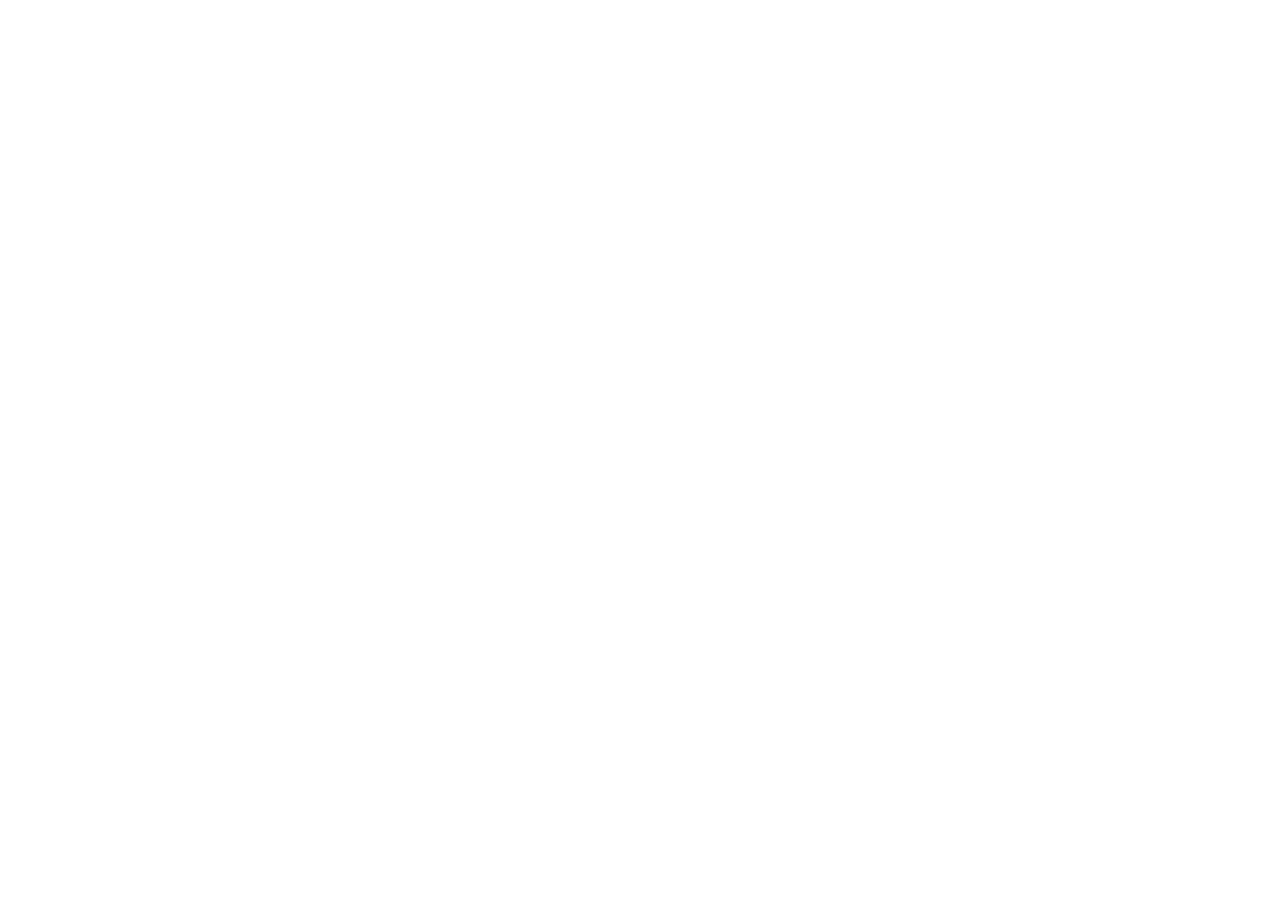
==== lib/index.html @ a5e7875f "Build initial sign-up form HTML structure" ====
<!DOCTYPE html>
<html lang="en">
<head>
  <meta charset="UTF-8">
  <meta http-equiv="X-UA-Compatible" content="IE=edge">
  <meta name="viewport" content="width=device-width, initial-scale=1.0">
  <title>Odin Sign up Form</title>
  <link rel="stylesheet" href="style.css">
</head>
<body>
  
</body>
</html>
---- lib/style.css ----
:root {
  --base-font-size: 16px;
  font-size: var(--base-font-size);
}


* {
  margin: 0;
  padding: 0;
}

ul, ol {
  list-style: none;
}
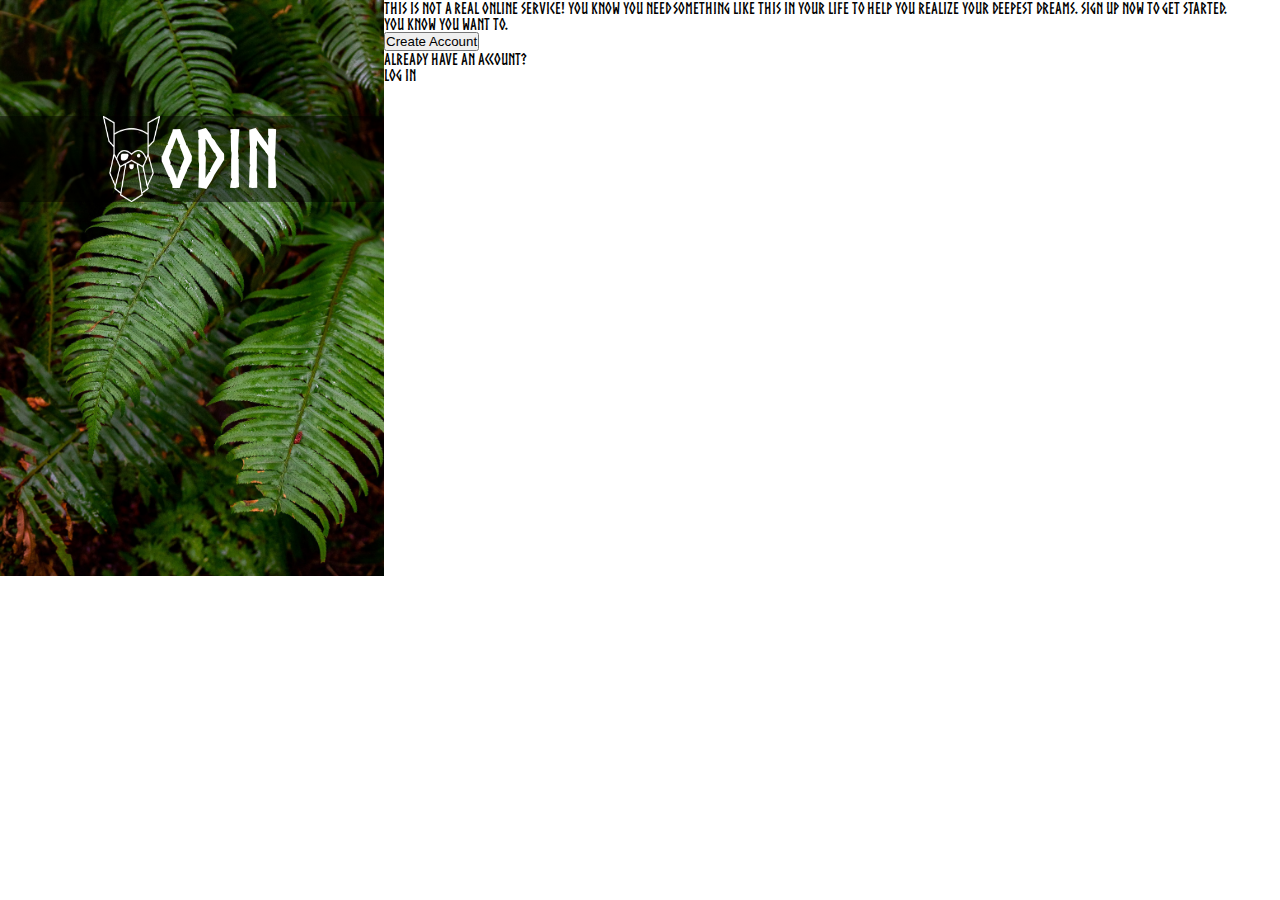
==== commit 94a4c930: "Design left side of the site" ====
--- a/lib/index.html
+++ b/lib/index.html
@@ -5,9 +5,42 @@
   <meta http-equiv="X-UA-Compatible" content="IE=edge">
   <meta name="viewport" content="width=device-width, initial-scale=1.0">
   <title>Odin Sign up Form</title>
-  <link rel="stylesheet" href="style.css">
+  <link rel="stylesheet" href="../lib/style.css">
 </head>
 <body>
-  
+  <div class="container">
+    <div class="left-side">
+      <div class="background-image">
+        <img class="leaf-image" src="../lib/img/halie-west-25xggax4bSA-unsplash.jpg" alt="halie-west-leaf">
+      </div>
+      <div class="leaf-overlay">
+        <img class="logo" src="../lib/img/odin-lined.png" alt="odin-logo">
+        <h1 class="title">ODIN</h1>
+      </div>
+    </div>
+
+    <div class="right-side">
+      <div class="description">
+        <p>
+          This is not a real online service! You know you need something like this in your life to help you realize your deepest dreams. Sign up now to get started.
+        </p>
+        <p>
+          You know you want to.
+        </p>      
+      </div>
+
+      <!-- <form action="">
+
+      </form> -->
+
+      <div class="bottom-right">
+        <button>Create Account</button>
+        <div class="login">
+          <p>Already have an account?</p>
+          <a href="">Log in</a>
+        </div>
+      </div>
+    </div>
+  </div>
 </body>
 </html>--- a/lib/style.css
+++ b/lib/style.css
@@ -1,14 +1,76 @@
+@font-face {
+  font-family: 'Norse-Bold';
+  src: url('../lib/Norse-Bold.otf');
+}
+
 :root {
   --base-font-size: 16px;
+  --default-font: 'Norse-Bold';
+  --create-acc-button-color: #596D48;
+  --form-input-color: #e5e7eb;
   font-size: var(--base-font-size);
+  font-family: var(--default-font);
 }
-
 
 * {
   margin: 0;
   padding: 0;
+  box-sizing: border-box;
+}
+
+.container {
+  display: flex;
+  width: 100%;
+  height: 100%;
 }
 
 ul, ol {
   list-style: none;
+}
+
+a { 
+  text-decoration: none;
+  color: inherit;
+}
+
+a:hover {
+  text-decoration: underline;
+}
+
+/* Left Portion of Sign-up Form */
+.left-side {
+  position: relative;
+  flex: 3;
+}
+
+.background-image, .leaf-image {
+  width: 100%;
+  min-height: 100%;
+}
+
+.leaf-overlay {
+  display: flex;
+  position: absolute;
+  top: 20%;
+  height: 15%;
+  width: 100%;
+  background-color: rgba(0, 0, 0, 0.45);
+  color: white;
+  align-items: center;
+  justify-content: center;
+}
+
+.logo {
+  height: 100%;
+  width: 15%;
+}
+
+.title {
+  font-size: 5rem;
+  font-weight: 900;
+}
+
+/* Right Portion of Sign up Form */
+.right-side {
+  flex: 7;
 }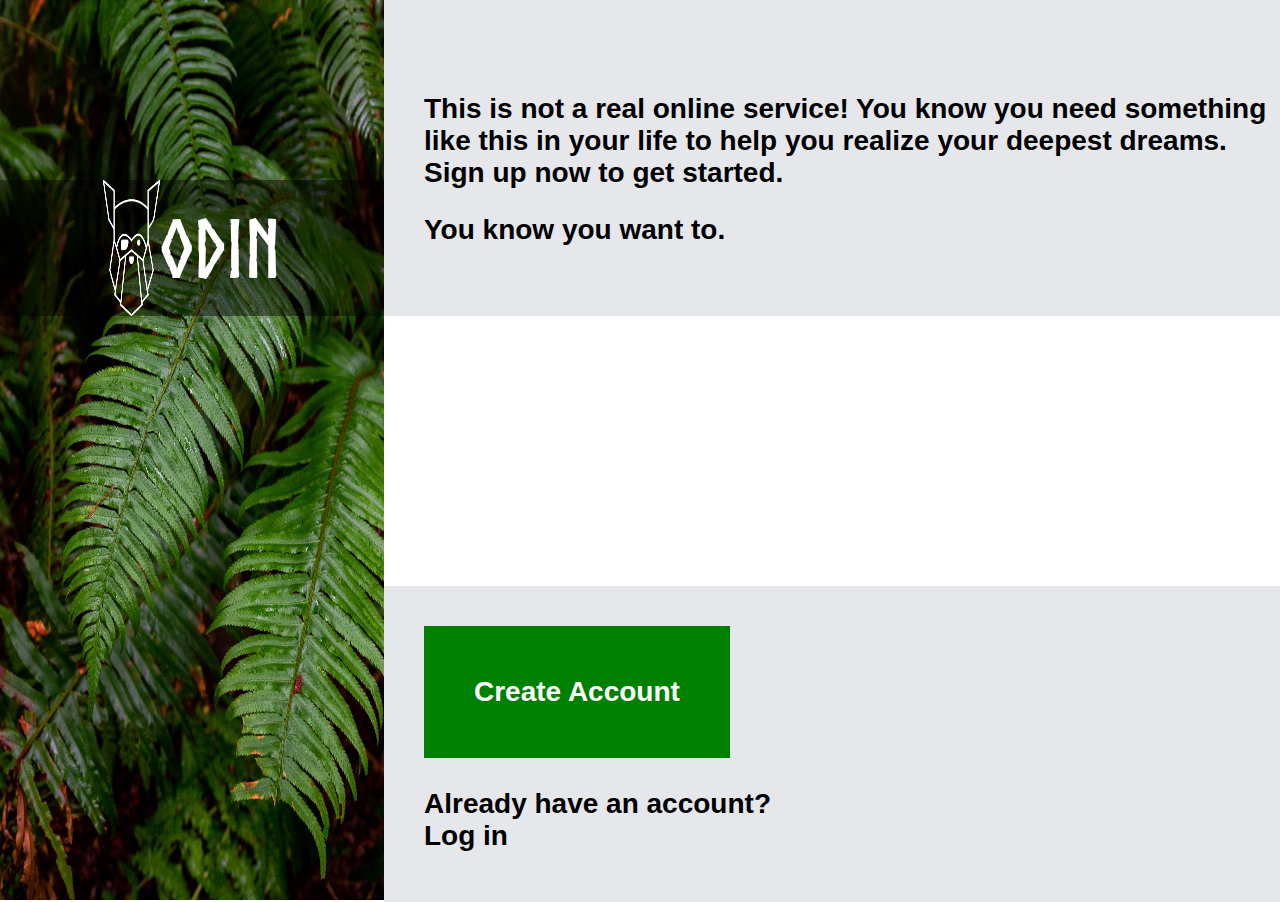
==== commit 711648b5: "Add basic design for right side of form" ====
--- a/lib/index.html
+++ b/lib/index.html
@@ -28,13 +28,15 @@
           You know you want to.
         </p>      
       </div>
+      <div class="form-container">
+        <form action="">
 
-      <!-- <form action="">
-
-      </form> -->
-
-      <div class="bottom-right">
-        <button>Create Account</button>
+        </form>
+      </div>
+      <div class="submit-container">
+        <div class="button-container">
+          <button class="button">Create Account</button>
+        </div>
         <div class="login">
           <p>Already have an account?</p>
           <a href="">Log in</a>
--- a/lib/style.css
+++ b/lib/style.css
@@ -20,8 +20,7 @@
 
 .container {
   display: flex;
-  width: 100%;
-  height: 100%;
+  min-height: 100vh;
 }
 
 ul, ol {
@@ -40,12 +39,13 @@
 /* Left Portion of Sign-up Form */
 .left-side {
   position: relative;
+  min-height: 100vh;
   flex: 3;
 }
 
 .background-image, .leaf-image {
   width: 100%;
-  min-height: 100%;
+  min-height: 100vh;
 }
 
 .leaf-overlay {
@@ -72,5 +72,49 @@
 
 /* Right Portion of Sign up Form */
 .right-side {
+  display: flex;
+  flex-direction: column;
   flex: 7;
+  font-family: Arial, Helvetica, sans-serif;
+  font-weight: 700;
+  font-size: 1.75rem;
+  background: var(--form-input-color);
+  min-height: 100vh;
+}
+
+.description {
+  display: flex;
+  flex-flow: column;
+  height: 35%;
+  gap: 25px;
+  padding-left: 40px;
+  padding-bottom: 70px;
+  justify-content: end;
+  align-items: start;
+}
+
+.form-container {
+  height: 30%;
+  padding-left: 40px;
+  background-color: white;
+}
+
+.submit-container {
+  display: flex;
+  flex-flow: column;
+  gap: 30px;
+  height: 35%;
+  padding-left: 40px;
+  padding-top: 40px;
+}
+
+.button {
+  background: none;
+  border: none;
+  padding: 50px;
+  margin: 0;
+  font: inherit;
+  background-color: green;
+  color: white;
+  cursor: pointer;
 }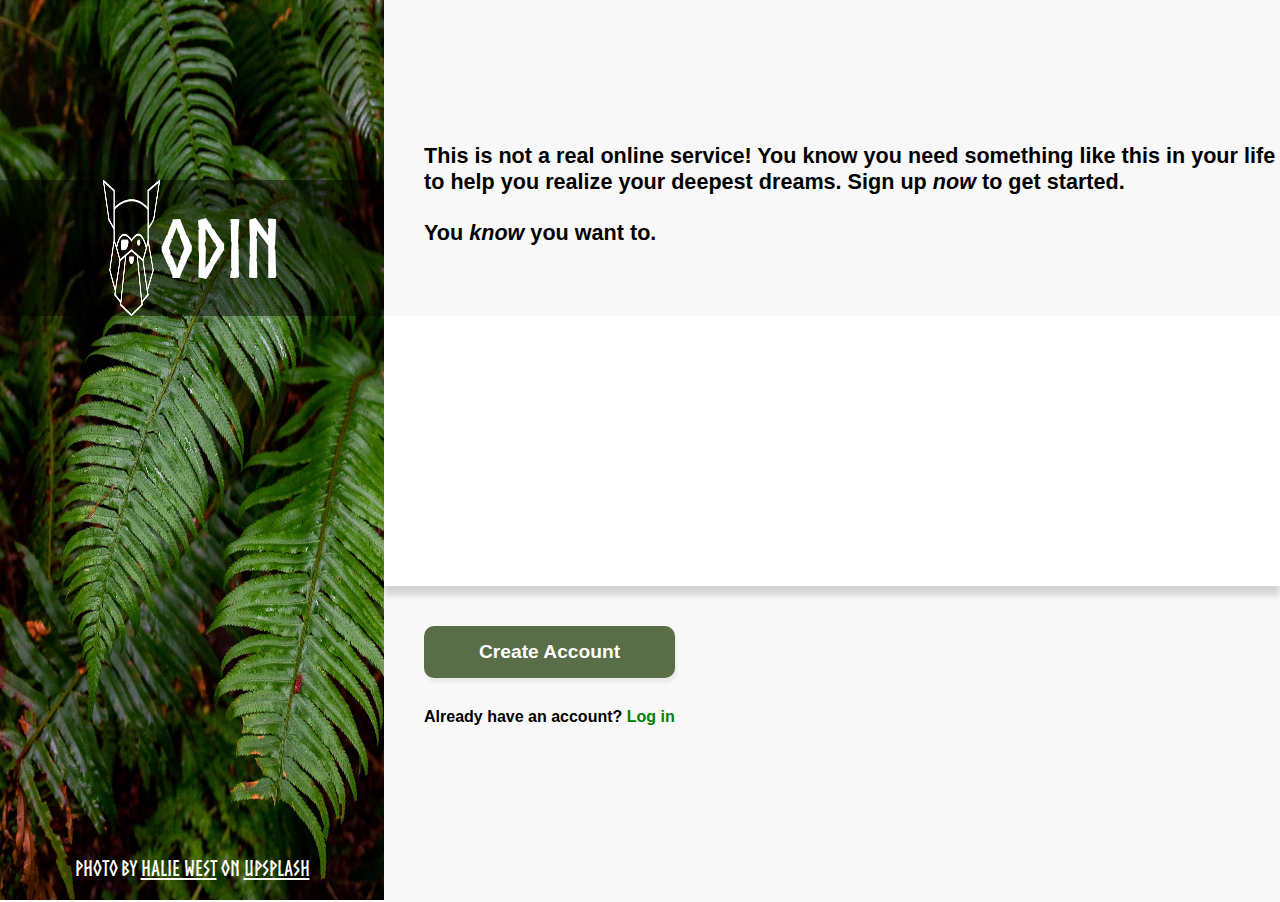
==== commit 1f7ec2c2: "Add footer and fix coloring and shadow in right" ====
--- a/lib/index.html
+++ b/lib/index.html
@@ -17,15 +17,18 @@
         <img class="logo" src="../lib/img/odin-lined.png" alt="odin-logo">
         <h1 class="title">ODIN</h1>
       </div>
+      <div class="footer">
+        <h6>Photo by <u>Halie West</u> on <u>Upsplash</u></h6>
+      </div>
     </div>
 
     <div class="right-side">
       <div class="description">
         <p>
-          This is not a real online service! You know you need something like this in your life to help you realize your deepest dreams. Sign up now to get started.
+          This is not a real online service! You know you need something like this in your life to help you realize your deepest dreams. Sign up <em>now</em> to get started.
         </p>
         <p>
-          You know you want to.
+          You <em>know</em> you want to.
         </p>      
       </div>
       <div class="form-container">
@@ -38,8 +41,7 @@
           <button class="button">Create Account</button>
         </div>
         <div class="login">
-          <p>Already have an account?</p>
-          <a href="">Log in</a>
+          <p class="login-text">Already have an account?  <a class="login" href="">Log in</a></p>
         </div>
       </div>
     </div>
--- a/lib/style.css
+++ b/lib/style.css
@@ -7,7 +7,7 @@
   --base-font-size: 16px;
   --default-font: 'Norse-Bold';
   --create-acc-button-color: #596D48;
-  --form-input-color: #e5e7eb;
+  --form-input-color: #f8f8f8;
   font-size: var(--base-font-size);
   font-family: var(--default-font);
 }
@@ -70,6 +70,17 @@
   font-weight: 900;
 }
 
+.footer {
+  display: fixed;
+  position: absolute;
+  font-size: 2rem;
+  bottom: 0;
+  height: 5%;
+  width: 100%;
+  text-align: center;
+  color: white;
+}
+
 /* Right Portion of Sign up Form */
 .right-side {
   display: flex;
@@ -85,6 +96,9 @@
 .description {
   display: flex;
   flex-flow: column;
+  max-width: 900px;
+  font-size: 1.35rem;
+  font-weight: 700;
   height: 35%;
   gap: 25px;
   padding-left: 40px;
@@ -96,7 +110,8 @@
 .form-container {
   height: 30%;
   padding-left: 40px;
-  background-color: white;
+  background-color: rgba(255, 255, 255, 0.883); 
+  box-shadow: 0 9px 6px rgba(0, 0, 0, 0.15)
 }
 
 .submit-container {
@@ -111,10 +126,37 @@
 .button {
   background: none;
   border: none;
-  padding: 50px;
+  border-radius: 10px;
+  padding: 15px 55px 15px 55px;
   margin: 0;
   font: inherit;
-  background-color: green;
+  font-size: 1.2rem;
+  font-weight: 900;
+  background-color: var(--create-acc-button-color);
   color: white;
   cursor: pointer;
+  box-shadow: 2px 5px 3px rgba(0, 0, 0, 0.05);
+  transition: background-color 0.3s ease;
+}
+
+button:hover {
+  background-color: #445336;
+}
+
+a:hover {
+  color: #596D48;
+}
+
+.login, .login-text {
+  font-size: 1rem;
+  font-weight: 650;
+}
+
+.login-text {
+  color: black;
+}
+
+.login {
+  color: green;
+  transition: background-color 0.3s ease;
 }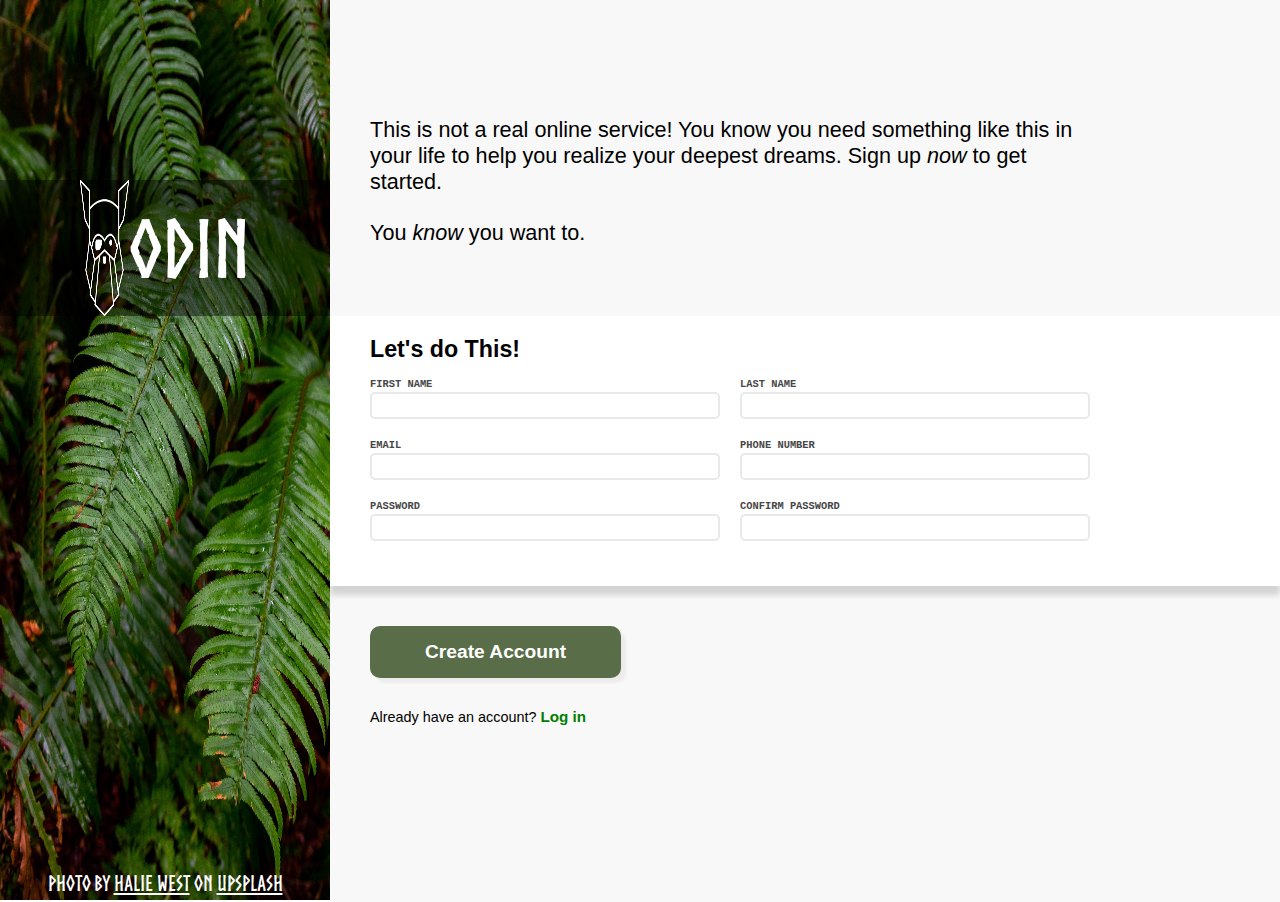
==== commit da873cc2: "Add form and its design" ====
--- a/lib/index.html
+++ b/lib/index.html
@@ -32,13 +32,43 @@
         </p>      
       </div>
       <div class="form-container">
-        <form action="">
+        <h5>Let's do This!</h5>
+        <form class="form" action="#" method="get" autocomplete="on">
 
+          <div class="input-container">
+              <label for="firstName">FIRST NAME</label>
+              <input type="text" id="firstName">
+          </div>
+
+          <div class="input-container">
+            <label for="lastName">LAST NAME</label>
+            <input type="text" id="lastName">
+          </div>
+
+          <div class="input-container">
+            <label for="email">EMAIL</label>
+            <input type="email" id="email">
+          </div>
+
+          <div class="input-container">
+            <label for="phoneNumber">PHONE NUMBER</label>
+            <input type="tel" id="phoneNumber">
+          </div>
+
+          <div class="input-container">
+            <label for="password">PASSWORD</label>
+            <input type="password" id="password">
+          </div>
+
+          <div class="input-container">
+            <label for="confirmPassword">CONFIRM PASSWORD</label>
+            <input type="password" id="confirmPassword">
+          </div>
         </form>
       </div>
       <div class="submit-container">
         <div class="button-container">
-          <button class="button">Create Account</button>
+          <button class="button" id="submitBtn" type="button">Create Account</button>
         </div>
         <div class="login">
           <p class="login-text">Already have an account?  <a class="login" href="">Log in</a></p>
--- a/lib/style.css
+++ b/lib/style.css
@@ -21,6 +21,7 @@
 .container {
   display: flex;
   min-height: 100vh;
+  overflow-y: auto;
 }
 
 ul, ol {
@@ -71,11 +72,10 @@
 }
 
 .footer {
-  display: fixed;
   position: absolute;
   font-size: 2rem;
   bottom: 0;
-  height: 5%;
+  height: 30px;
   width: 100%;
   text-align: center;
   color: white;
@@ -96,9 +96,9 @@
 .description {
   display: flex;
   flex-flow: column;
-  max-width: 900px;
+  max-width: 750px;
   font-size: 1.35rem;
-  font-weight: 700;
+  font-weight: 400;
   height: 35%;
   gap: 25px;
   padding-left: 40px;
@@ -135,7 +135,7 @@
   background-color: var(--create-acc-button-color);
   color: white;
   cursor: pointer;
-  box-shadow: 2px 5px 3px rgba(0, 0, 0, 0.05);
+  box-shadow: 5px 5px 3px rgba(0, 0, 0, 0.05);
   transition: background-color 0.3s ease;
 }
 
@@ -144,19 +144,59 @@
 }
 
 a:hover {
-  color: #596D48;
-}
-
-.login, .login-text {
-  font-size: 1rem;
-  font-weight: 650;
+  color: #445336;
 }
 
 .login-text {
   color: black;
+  font-weight: 400;
+  font-size: 0.9rem;
 }
 
 .login {
   color: green;
+  font-weight: 630;
+  font-size: 0.95rem;
   transition: background-color 0.3s ease;
-}+}
+
+/* Form Styling */
+
+.form-container {
+  display: flex;
+  flex-direction: column;
+  gap: 15px;
+  padding: 20px 10px 10px 40px;
+}
+
+.form {
+  display: flex;
+  flex-wrap: wrap;
+  width: 900px;
+  min-width: 750px;
+  gap: 20px;
+}
+
+.input-container {
+  display: flex;
+  flex-direction: column;
+  width: 350px;
+  gap: 2px;
+  font-family: 'Courier New', Courier, monospace;
+  font-weight: 700;
+  font-size: 0.65rem;
+  color: rgb(71, 71, 71);
+}
+
+input {
+  border: 2px solid rgba(144, 144, 144, 0.2);
+  border-radius: 5px;
+  padding: 4px;
+  transition: border-color 0.2s ease-in-out, box-shadow 0.2s ease-in-out;
+}
+
+input:focus {
+  border: 2px solid rgba(13, 13, 93, 0.53);
+  outline: none;
+  box-shadow: 4px 4px 2px rgba(0, 0, 0, 0.05);
+}
